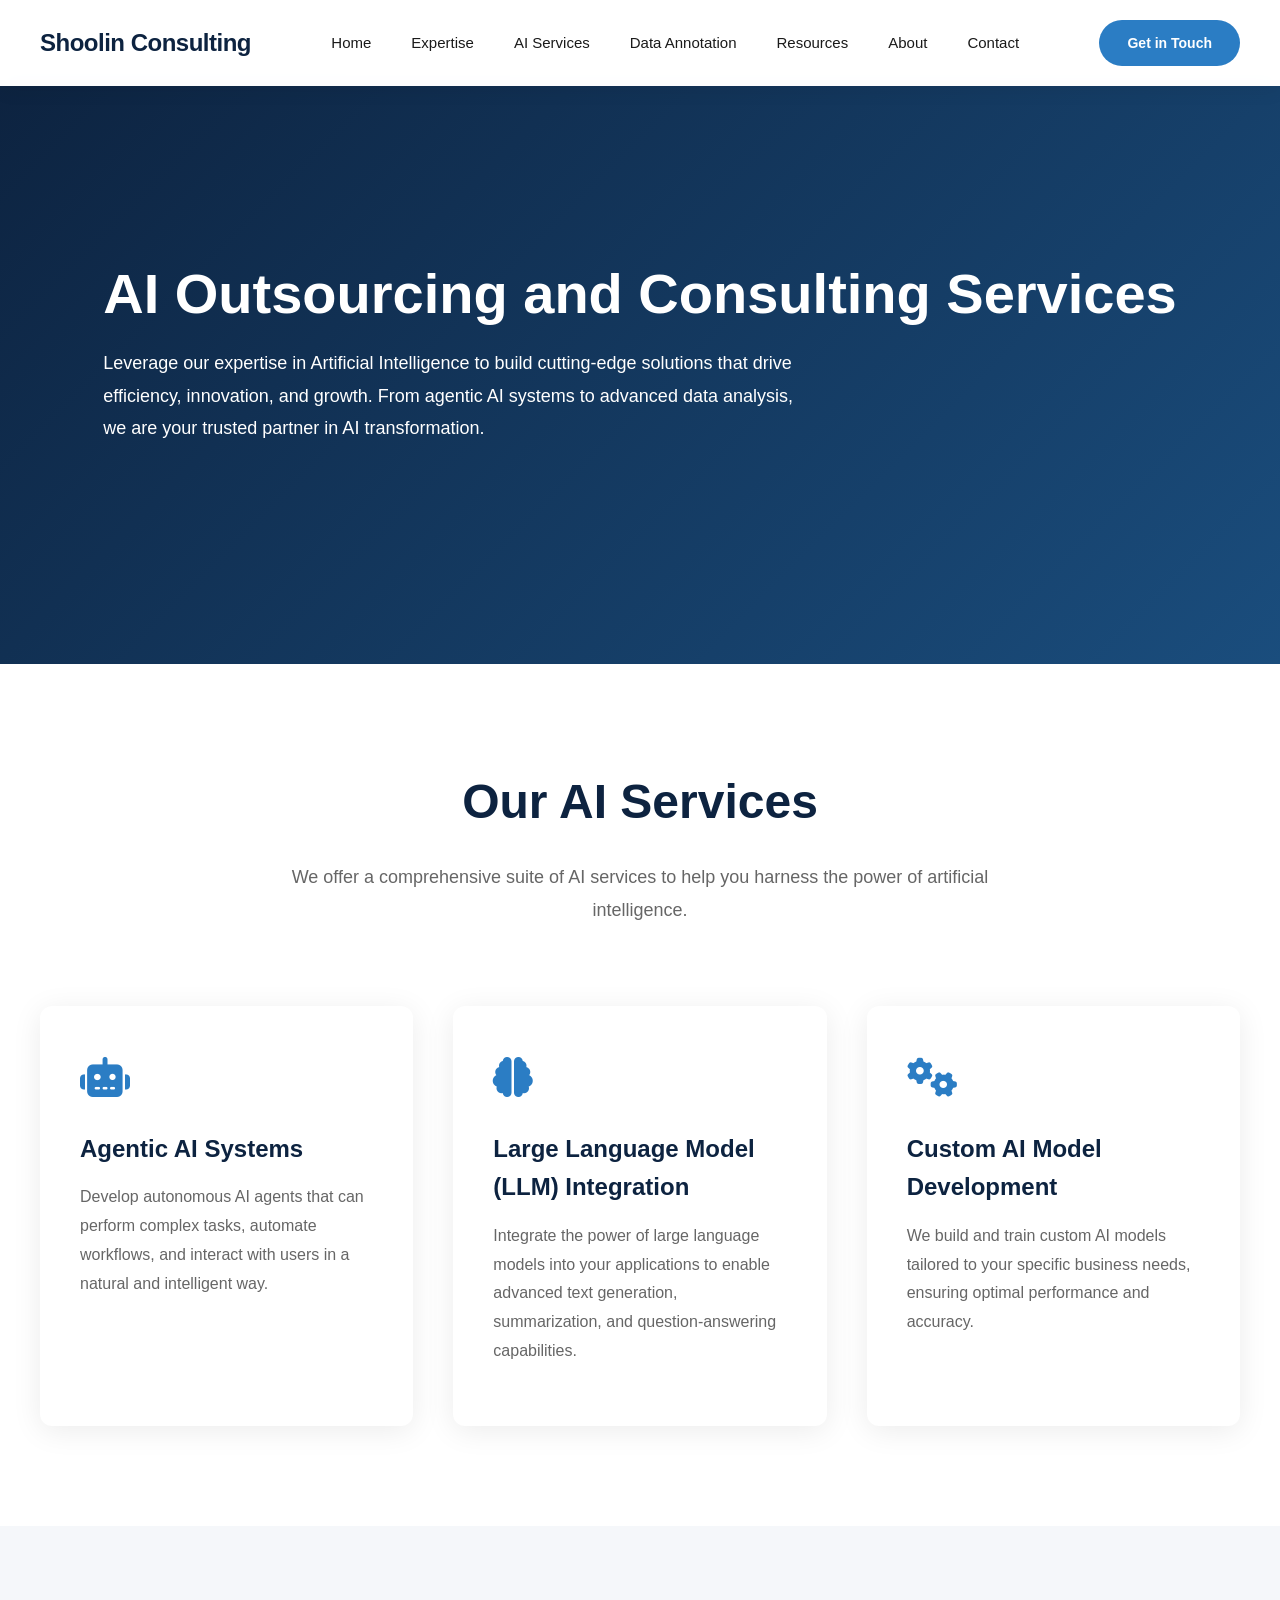
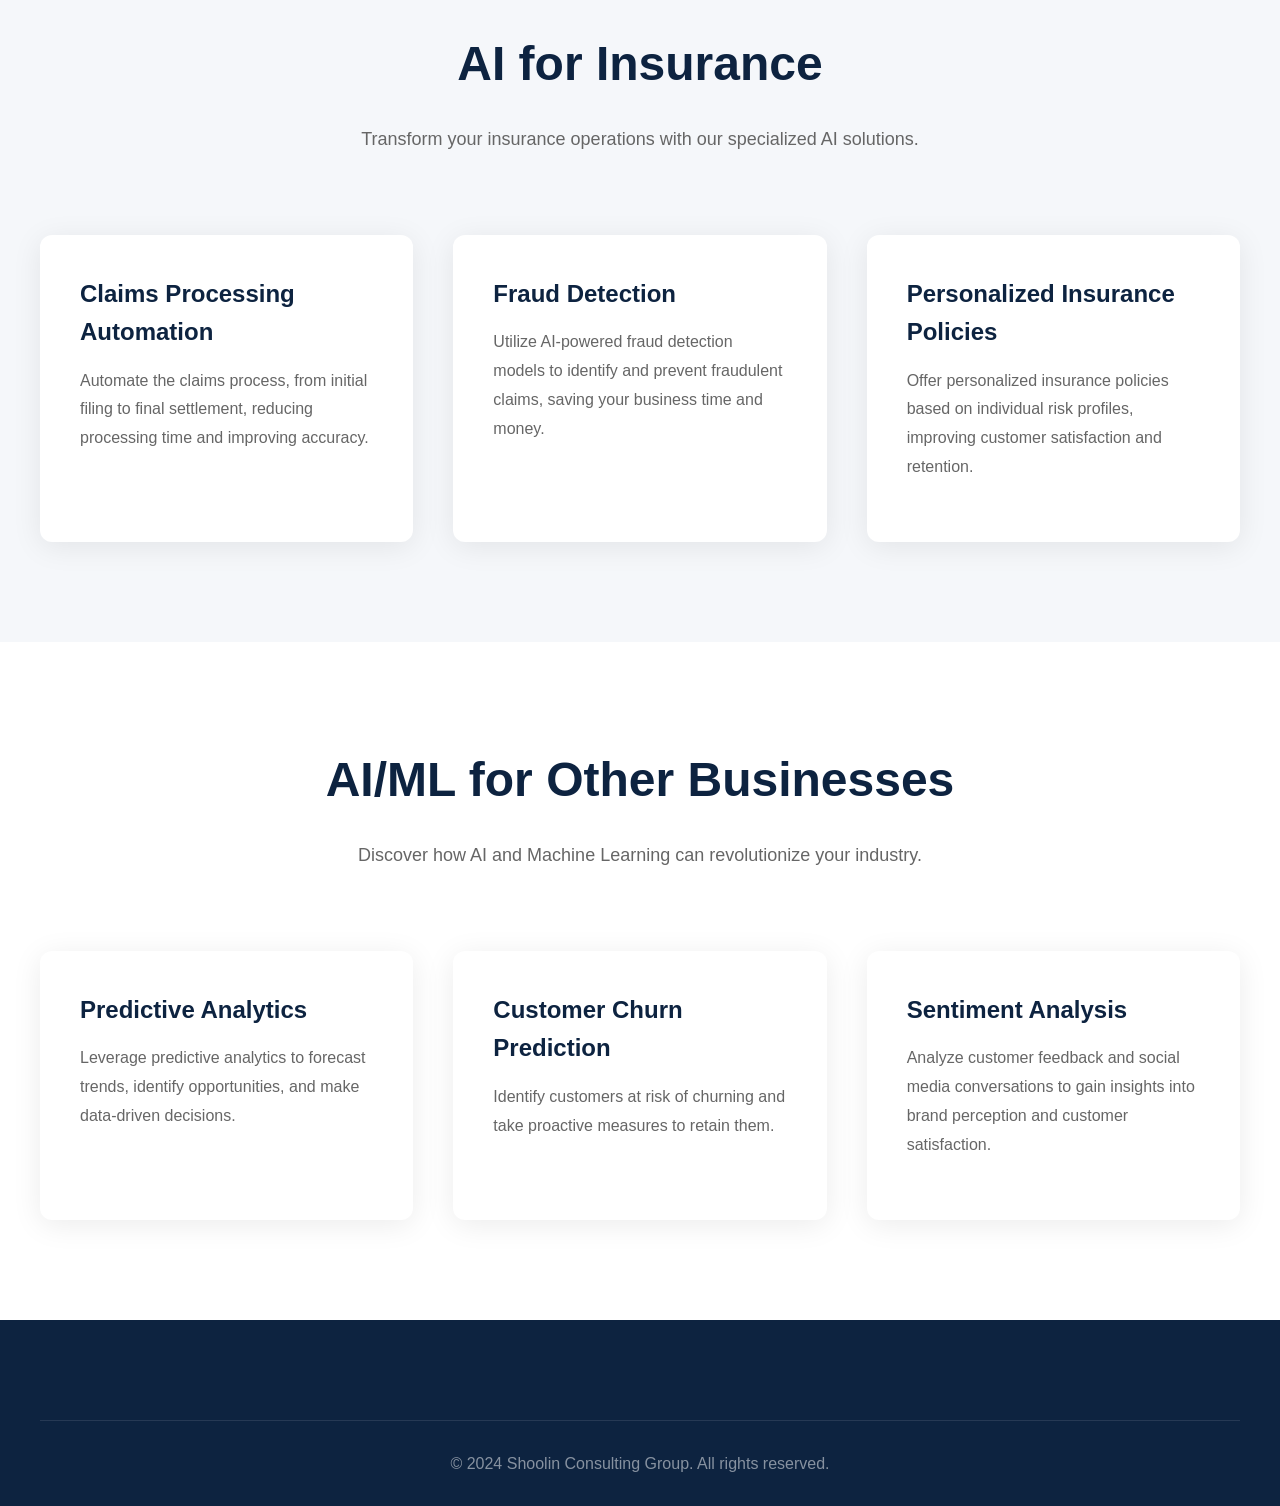
==== ai-outsourcing.html @ df31546f "enhanced websites" ====
<!DOCTYPE html>
<html lang="en">
<head>
    <meta charset="UTF-8">
    <meta name="viewport" content="width=device-width, initial-scale=1.0">
    <title>AI Outsourcing & Consulting Services - Shoolin Consulting Group</title>
    <link rel="icon" href="assets/icon.png" type="image/png">
    <link rel="stylesheet" href="https://cdnjs.cloudflare.com/ajax/libs/font-awesome/6.4.0/css/all.min.css">
    <style>
        * {
            margin: 0;
            padding: 0;
            box-sizing: border-box;
        }

        :root {
            --primary-color: #0d2340;
            --secondary-color: #1a4d7d;
            --accent-color: #2b7dc4;
            --text-dark: #1a1a1a;
            --text-light: #666;
            --bg-light: #f5f7fa;
            --white: #ffffff;
        }

        body {
            font-family: 'Segoe UI', Tahoma, Geneva, Verdana, sans-serif;
            line-height: 1.6;
            color: var(--text-dark);
            overflow-x: hidden;
        }

        /* Navigation */
        nav {
            position: fixed;
            top: 0;
            width: 100%;
            background: rgba(255, 255, 255, 0.98);
            backdrop-filter: blur(10px);
            box-shadow: 0 2px 20px rgba(0,0,0,0.08);
            z-index: 1000;
            transition: all 0.3s ease;
        }

        .nav-container {
            max-width: 1400px;
            margin: 0 auto;
            padding: 20px 40px;
            display: flex;
            justify-content: space-between;
            align-items: center;
        }

        .logo {
            font-size: 24px;
            font-weight: 700;
            color: var(--primary-color);
            letter-spacing: -0.5px;
        }

        .nav-links {
            display: flex;
            gap: 40px;
            list-style: none;
        }

        .nav-links a {
            text-decoration: none;
            color: var(--text-dark);
            font-weight: 500;
            font-size: 15px;
            transition: color 0.3s ease;
            position: relative;
        }
        
        .cta-button {
            background: var(--accent-color);
            color: white;
            padding: 12px 28px;
            border-radius: 30px;
            text-decoration: none;
            font-weight: 600;
            transition: all 0.3s ease;
            font-size: 14px;
        }

        /* Hero Section */
        .hero {
            margin-top: 80px;
            min-height: 60vh;
            display: flex;
            align-items: center;
            background: linear-gradient(135deg, var(--primary-color), var(--secondary-color));
            position: relative;
            overflow: hidden;
            color: var(--white);
        }

        .hero-content {
            max-width: 1400px;
            margin: 0 auto;
            padding: 80px 40px;
            position: relative;
            z-index: 1;
        }

        .hero h1 {
            font-size: 56px;
            font-weight: 700;
            margin-bottom: 20px;
            line-height: 1.2;
        }

        .hero-description {
            font-size: 18px;
            max-width: 700px;
            margin-bottom: 40px;
            line-height: 1.8;
        }

        /* Section Styles */
        section {
            padding: 100px 40px;
        }

        .container {
            max-width: 1400px;
            margin: 0 auto;
        }

        .section-header {
            text-align: center;
            margin-bottom: 80px;
        }
        
        .section-title {
            font-size: 48px;
            font-weight: 700;
            color: var(--primary-color);
            margin-bottom: 20px;
        }

        .section-subtitle {
            font-size: 18px;
            color: var(--text-light);
            max-width: 700px;
            margin: 0 auto;
            line-height: 1.8;
        }

        .services-grid {
            display: grid;
            grid-template-columns: repeat(auto-fit, minmax(350px, 1fr));
            gap: 40px;
            margin-top: 60px;
        }

        .service-card {
            background: white;
            padding: 40px;
            border-radius: 12px;
            box-shadow: 0 5px 30px rgba(0,0,0,0.08);
            transition: all 0.3s ease;
            text-align: left;
        }
        
        .service-card:hover {
            transform: translateY(-10px);
            box-shadow: 0 15px 50px rgba(0,0,0,0.15);
        }

        .service-icon {
            font-size: 40px;
            color: var(--accent-color);
            margin-bottom: 20px;
        }

        .service-card h3 {
            font-size: 24px;
            margin-bottom: 15px;
            color: var(--primary-color);
        }

        .service-card p {
            color: var(--text-light);
            line-height: 1.8;
            margin-bottom: 20px;
        }
        
        footer {
            background: var(--primary-color);
            color: white;
            padding: 60px 40px 30px;
        }

        .footer-content {
            max-width: 1400px;
            margin: 0 auto;
            display: grid;
            grid-template-columns: 2fr 1fr 1fr;
            gap: 60px;
            margin-bottom: 40px;
        }
        .footer-bottom {
            max-width: 1400px;
            margin: 0 auto;
            padding-top: 30px;
            border-top: 1px solid rgba(255,255,255,0.1);
            text-align: center;
            color: rgba(255,255,255,0.5);
        }

    </style>
</head>
<body>
    <nav id="navbar">
        <div class="nav-container">
            <div class="logo">Shoolin Consulting</div>
            <ul class="nav-links">
                 <li><a href="index.html">Home</a></li>
                <li><a href="index.html#expertise">Expertise</a></li>
                <li><a href="ai-outsourcing.html">AI Services</a></li>
                <li><a href="data-annotation.html">Data Annotation</a></li>
                <li><a href="index.html#resources">Resources</a></li>
                <li><a href="index.html#about">About</a></li>
                <li><a href="index.html#contact">Contact</a></li>
            </ul>
            <a href="#contact" class="cta-button">Get in Touch</a>
        </div>
    </nav>

    <section class="hero">
        <div class="hero-content">
            <h1>AI Outsourcing and Consulting Services</h1>
            <p class="hero-description">Leverage our expertise in Artificial Intelligence to build cutting-edge solutions that drive efficiency, innovation, and growth. From agentic AI systems to advanced data analysis, we are your trusted partner in AI transformation.</p>
        </div>
    </section>
    
    <section id="ai-services">
        <div class="container">
            <div class="section-header">
                <h2 class="section-title">Our AI Services</h2>
                <p class="section-subtitle">We offer a comprehensive suite of AI services to help you harness the power of artificial intelligence.</p>
            </div>
            <div class="services-grid">
                <div class="service-card">
                    <div class="service-icon"><i class="fas fa-robot"></i></div>
                    <h3>Agentic AI Systems</h3>
                    <p>Develop autonomous AI agents that can perform complex tasks, automate workflows, and interact with users in a natural and intelligent way.</p>
                </div>
                <div class="service-card">
                    <div class="service-icon"><i class="fas fa-brain"></i></div>
                    <h3>Large Language Model (LLM) Integration</h3>
                    <p>Integrate the power of large language models into your applications to enable advanced text generation, summarization, and question-answering capabilities.</p>
                </div>
                <div class="service-card">
                    <div class="service-icon"><i class="fas fa-cogs"></i></div>
                    <h3>Custom AI Model Development</h3>
                    <p>We build and train custom AI models tailored to your specific business needs, ensuring optimal performance and accuracy.</p>
                </div>
            </div>
        </div>
    </section>

    <section id="ai-for-insurance" style="background: var(--bg-light);">
        <div class="container">
            <div class="section-header">
                <h2 class="section-title">AI for Insurance</h2>
                <p class="section-subtitle">Transform your insurance operations with our specialized AI solutions.</p>
            </div>
            <div class="services-grid">
                <div class="service-card">
                    <h3>Claims Processing Automation</h3>
                    <p>Automate the claims process, from initial filing to final settlement, reducing processing time and improving accuracy.</p>
                </div>
                <div class="service-card">
                    <h3>Fraud Detection</h3>
                    <p>Utilize AI-powered fraud detection models to identify and prevent fraudulent claims, saving your business time and money.</p>
                </div>
                <div class="service-card">
                    <h3>Personalized Insurance Policies</h3>
                    <p>Offer personalized insurance policies based on individual risk profiles, improving customer satisfaction and retention.</p>
                </div>
            </div>
        </div>
    </section>
    
    <section id="ai-for-business">
        <div class="container">
            <div class="section-header">
                <h2 class="section-title">AI/ML for Other Businesses</h2>
                <p class="section-subtitle">Discover how AI and Machine Learning can revolutionize your industry.</p>
            </div>
            <div class="services-grid">
                <div class="service-card">
                    <h3>Predictive Analytics</h3>
                    <p>Leverage predictive analytics to forecast trends, identify opportunities, and make data-driven decisions.</p>
                </div>
                <div class="service-card">
                    <h3>Customer Churn Prediction</h3>
                    <p>Identify customers at risk of churning and take proactive measures to retain them.</p>
                </div>
                <div class="service-card">
                    <h3>Sentiment Analysis</h3>
                    <p>Analyze customer feedback and social media conversations to gain insights into brand perception and customer satisfaction.</p>
                </div>
            </div>
        </div>
    </section>

    <footer>
        <div class="footer-content">
            <!-- Footer content will be copied from index.html -->
        </div>
        <div class="footer-bottom">
            <p>© 2024 Shoolin Consulting Group. All rights reserved.</p>
        </div>
    </footer>

</body>
</html>
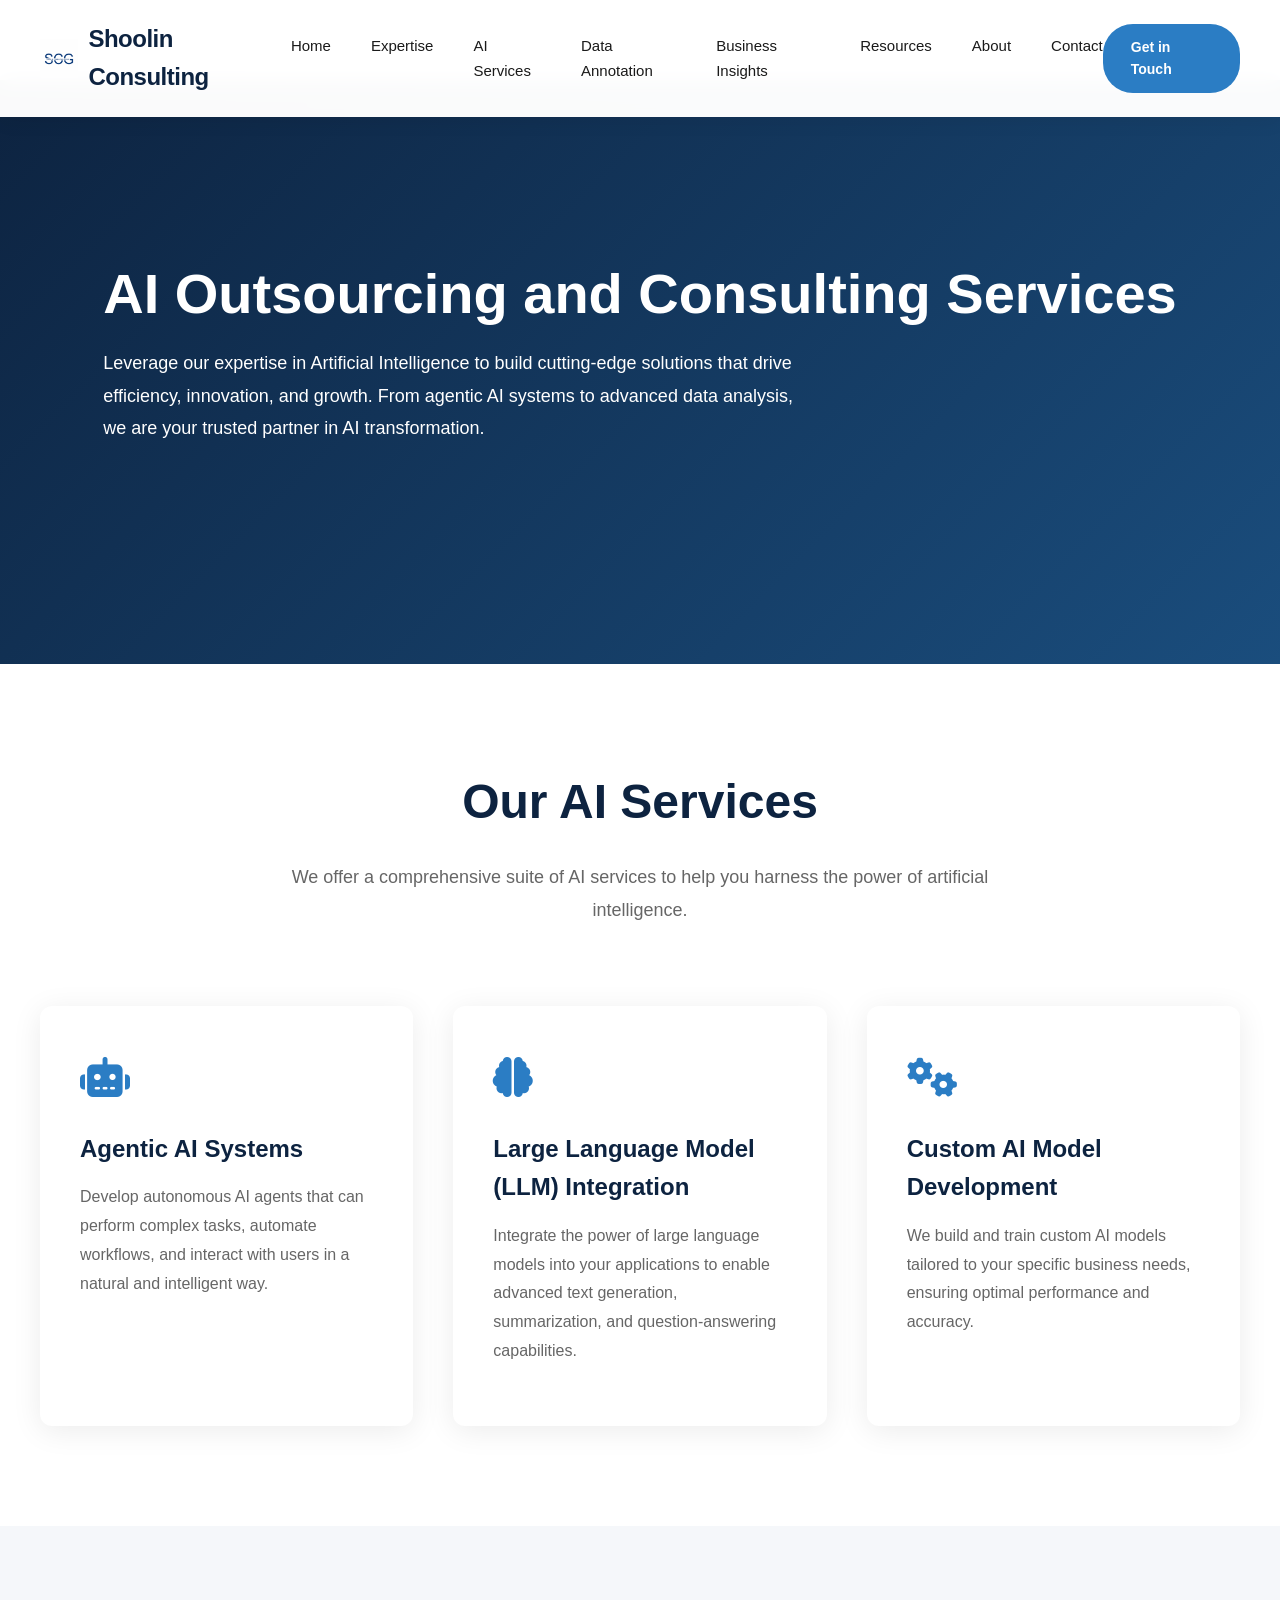
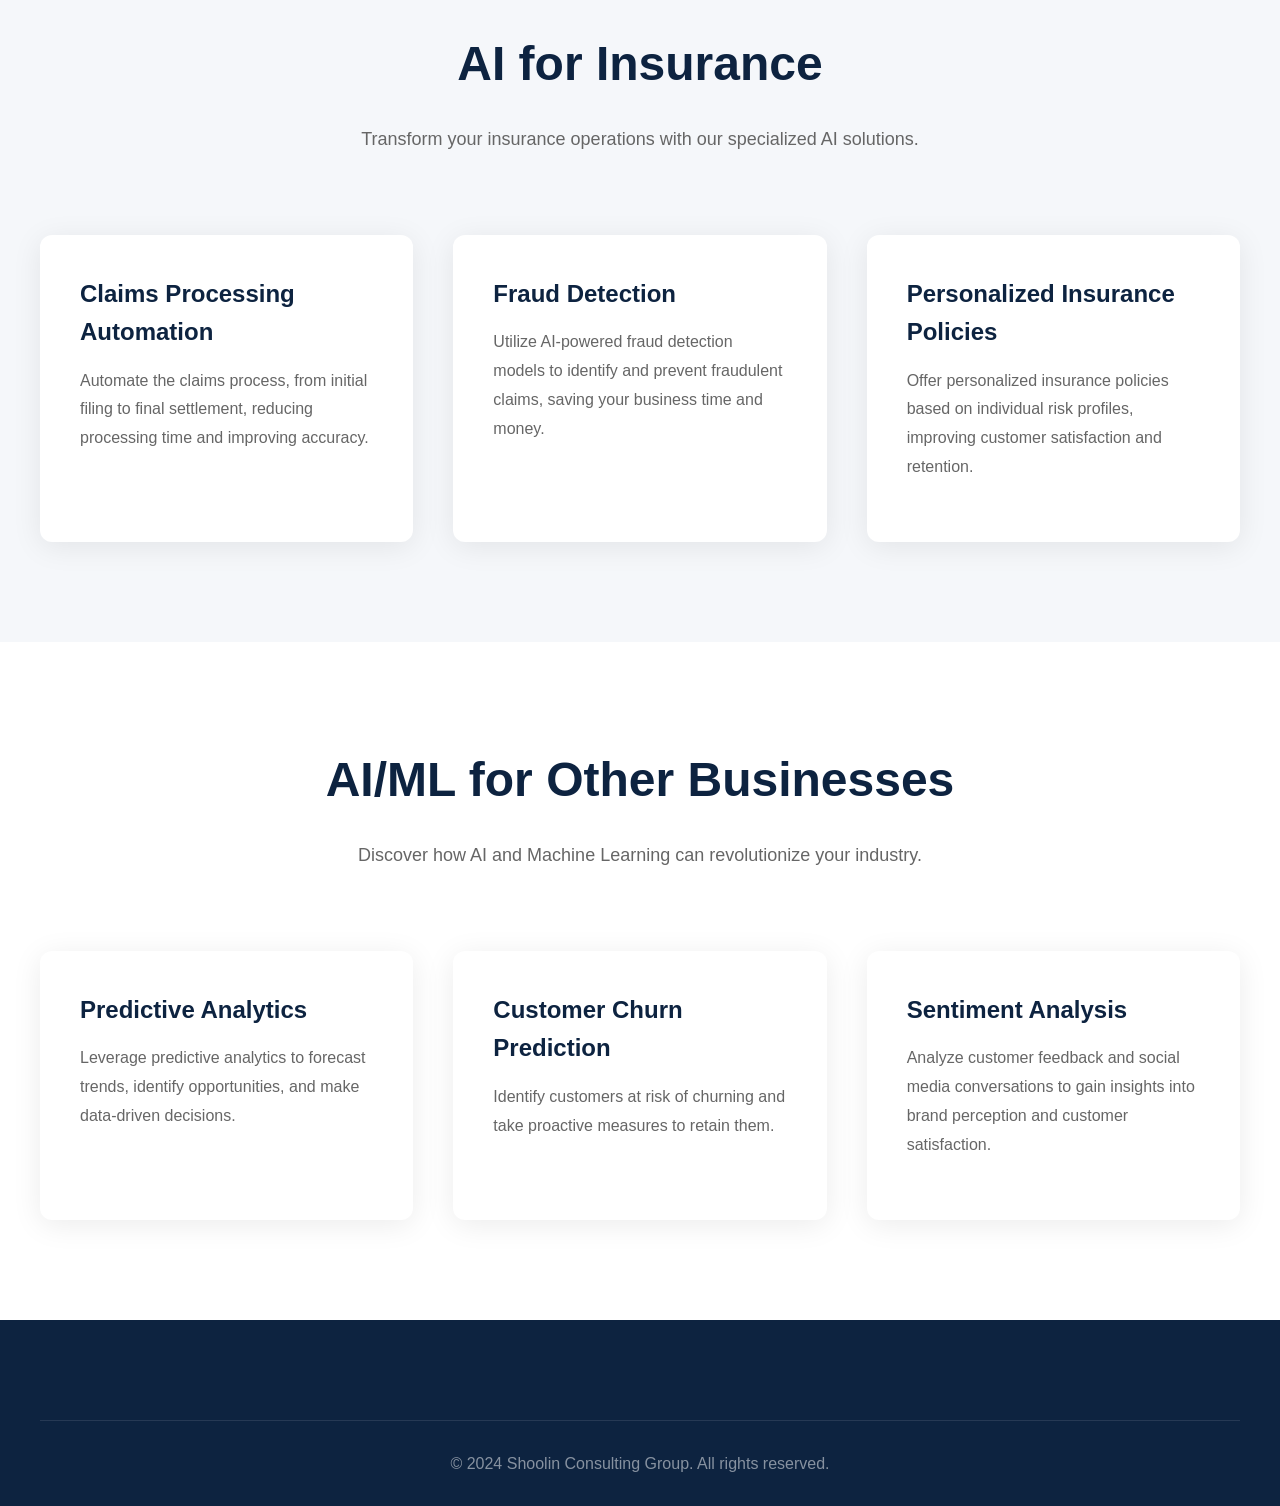
==== commit 872987f1: "Added BI Section, icon and updated the linkedin urls" ====
--- a/ai-outsourcing.html
+++ b/ai-outsourcing.html
@@ -56,6 +56,24 @@
             font-weight: 700;
             color: var(--primary-color);
             letter-spacing: -0.5px;
+            display: flex;
+            align-items: center;
+            gap: 10px;
+            text-decoration: none;
+        }
+
+        .logo-icon {
+            width: 40px;
+            height: 40px;
+            display: flex;
+            align-items: center;
+            justify-content: center;
+        }
+
+        .logo-icon img {
+            width: 100%;
+            height: 100%;
+            object-fit: contain;
         }
 
         .nav-links {
@@ -215,12 +233,18 @@
 <body>
     <nav id="navbar">
         <div class="nav-container">
-            <div class="logo">Shoolin Consulting</div>
+            <a href="index.html" class="logo">
+                <div class="logo-icon">
+                    <img src="assets/icon.png" alt="Shoolin Consulting Logo">
+                </div>
+                <span>Shoolin Consulting</span>
+            </a>
             <ul class="nav-links">
                  <li><a href="index.html">Home</a></li>
                 <li><a href="index.html#expertise">Expertise</a></li>
                 <li><a href="ai-outsourcing.html">AI Services</a></li>
                 <li><a href="data-annotation.html">Data Annotation</a></li>
+                <li><a href="business-insights.html">Business Insights</a></li>
                 <li><a href="index.html#resources">Resources</a></li>
                 <li><a href="index.html#about">About</a></li>
                 <li><a href="index.html#contact">Contact</a></li>
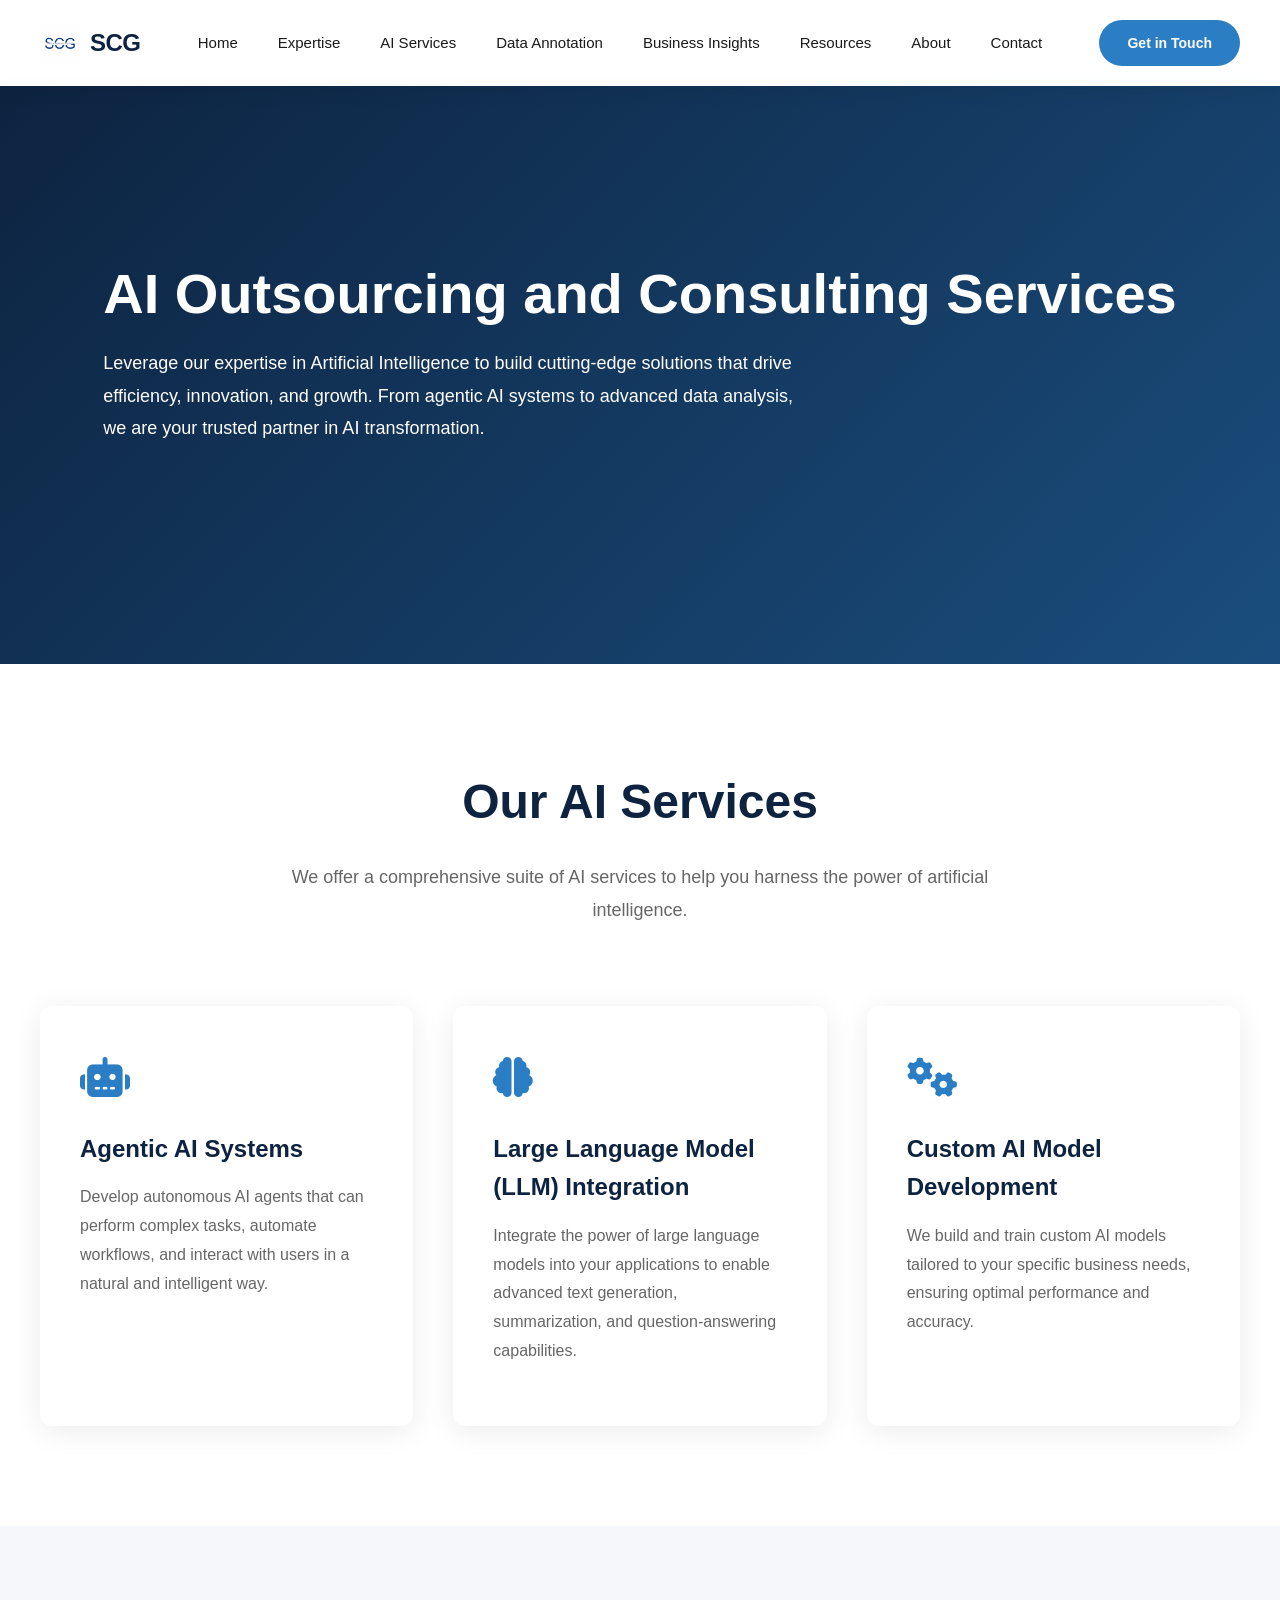
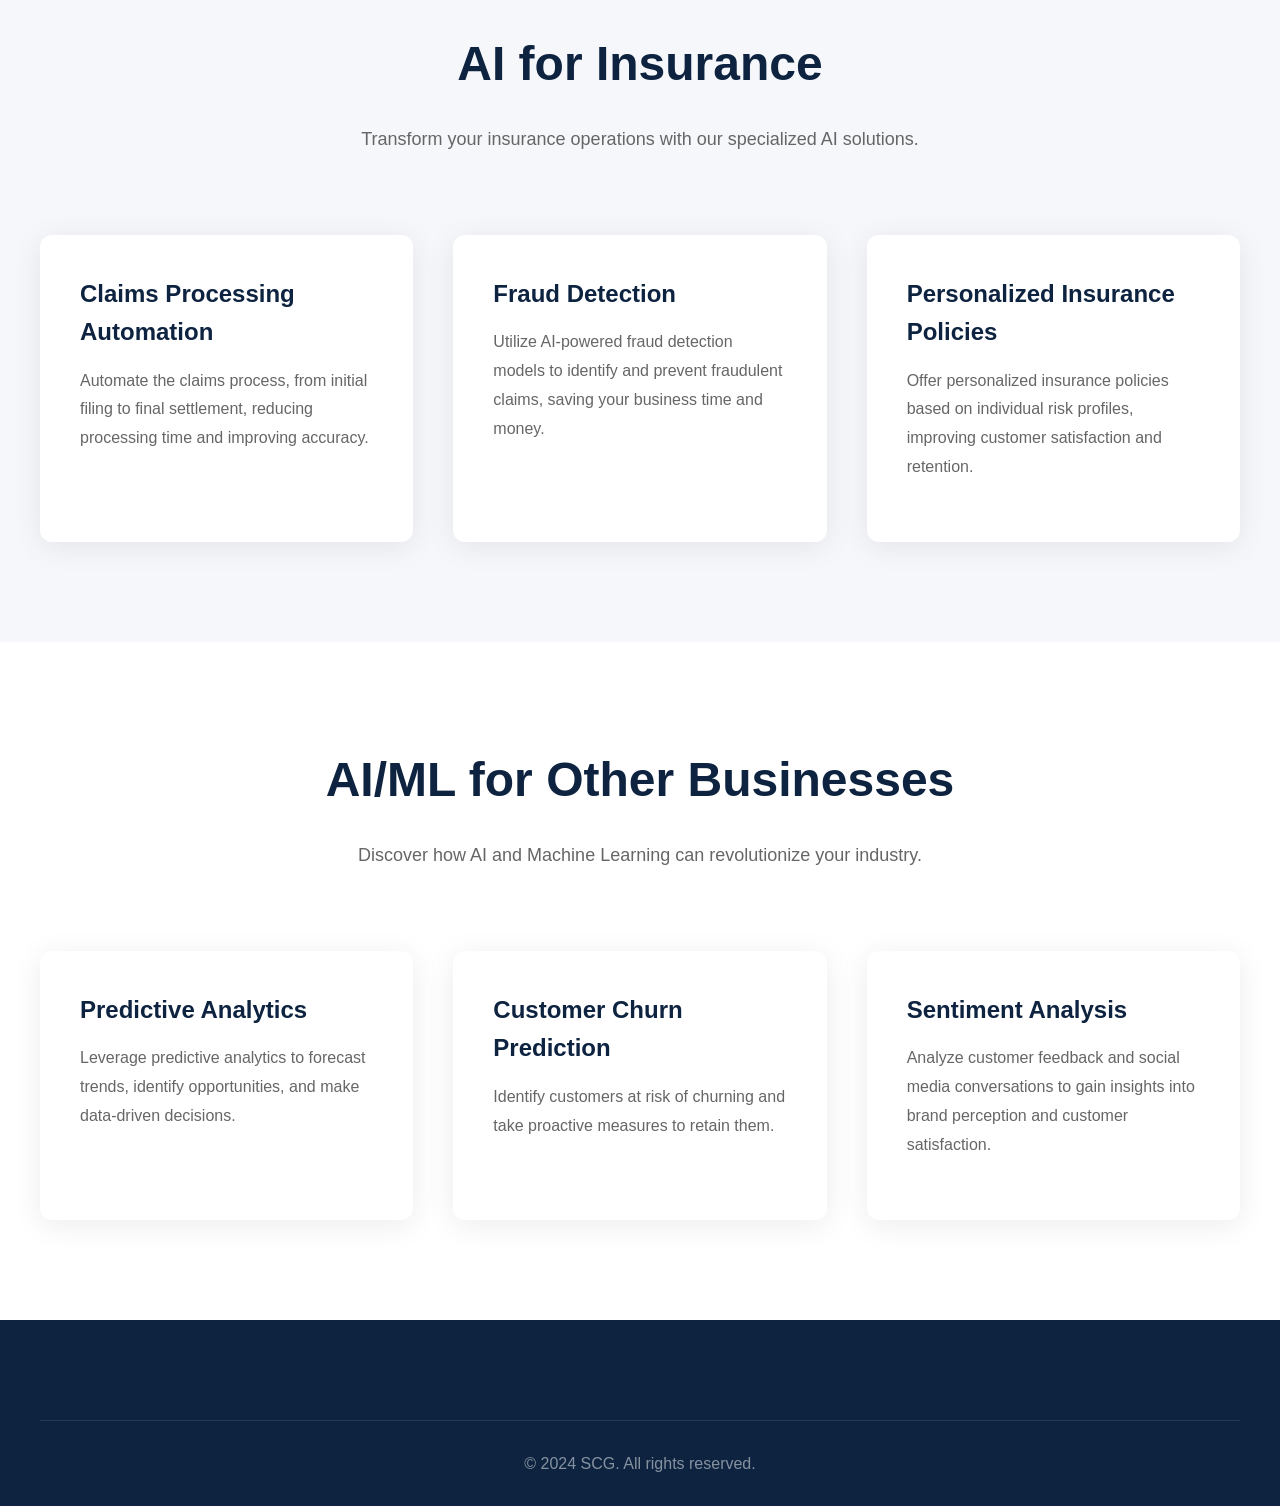
==== commit a9de1557: "Replaced with SCG" ====
--- a/ai-outsourcing.html
+++ b/ai-outsourcing.html
@@ -3,7 +3,7 @@
 <head>
     <meta charset="UTF-8">
     <meta name="viewport" content="width=device-width, initial-scale=1.0">
-    <title>AI Outsourcing & Consulting Services - Shoolin Consulting Group</title>
+    <title>AI Outsourcing & Consulting Services - SCG</title>
     <link rel="icon" href="assets/icon.png" type="image/png">
     <link rel="stylesheet" href="https://cdnjs.cloudflare.com/ajax/libs/font-awesome/6.4.0/css/all.min.css">
     <style>
@@ -237,7 +237,7 @@
                 <div class="logo-icon">
                     <img src="assets/icon.png" alt="Shoolin Consulting Logo">
                 </div>
-                <span>Shoolin Consulting</span>
+                <span>SCG</span>
             </a>
             <ul class="nav-links">
                  <li><a href="index.html">Home</a></li>
@@ -337,7 +337,7 @@
             <!-- Footer content will be copied from index.html -->
         </div>
         <div class="footer-bottom">
-            <p>© 2024 Shoolin Consulting Group. All rights reserved.</p>
+            <p>© 2024 SCG. All rights reserved.</p>
         </div>
     </footer>
 
